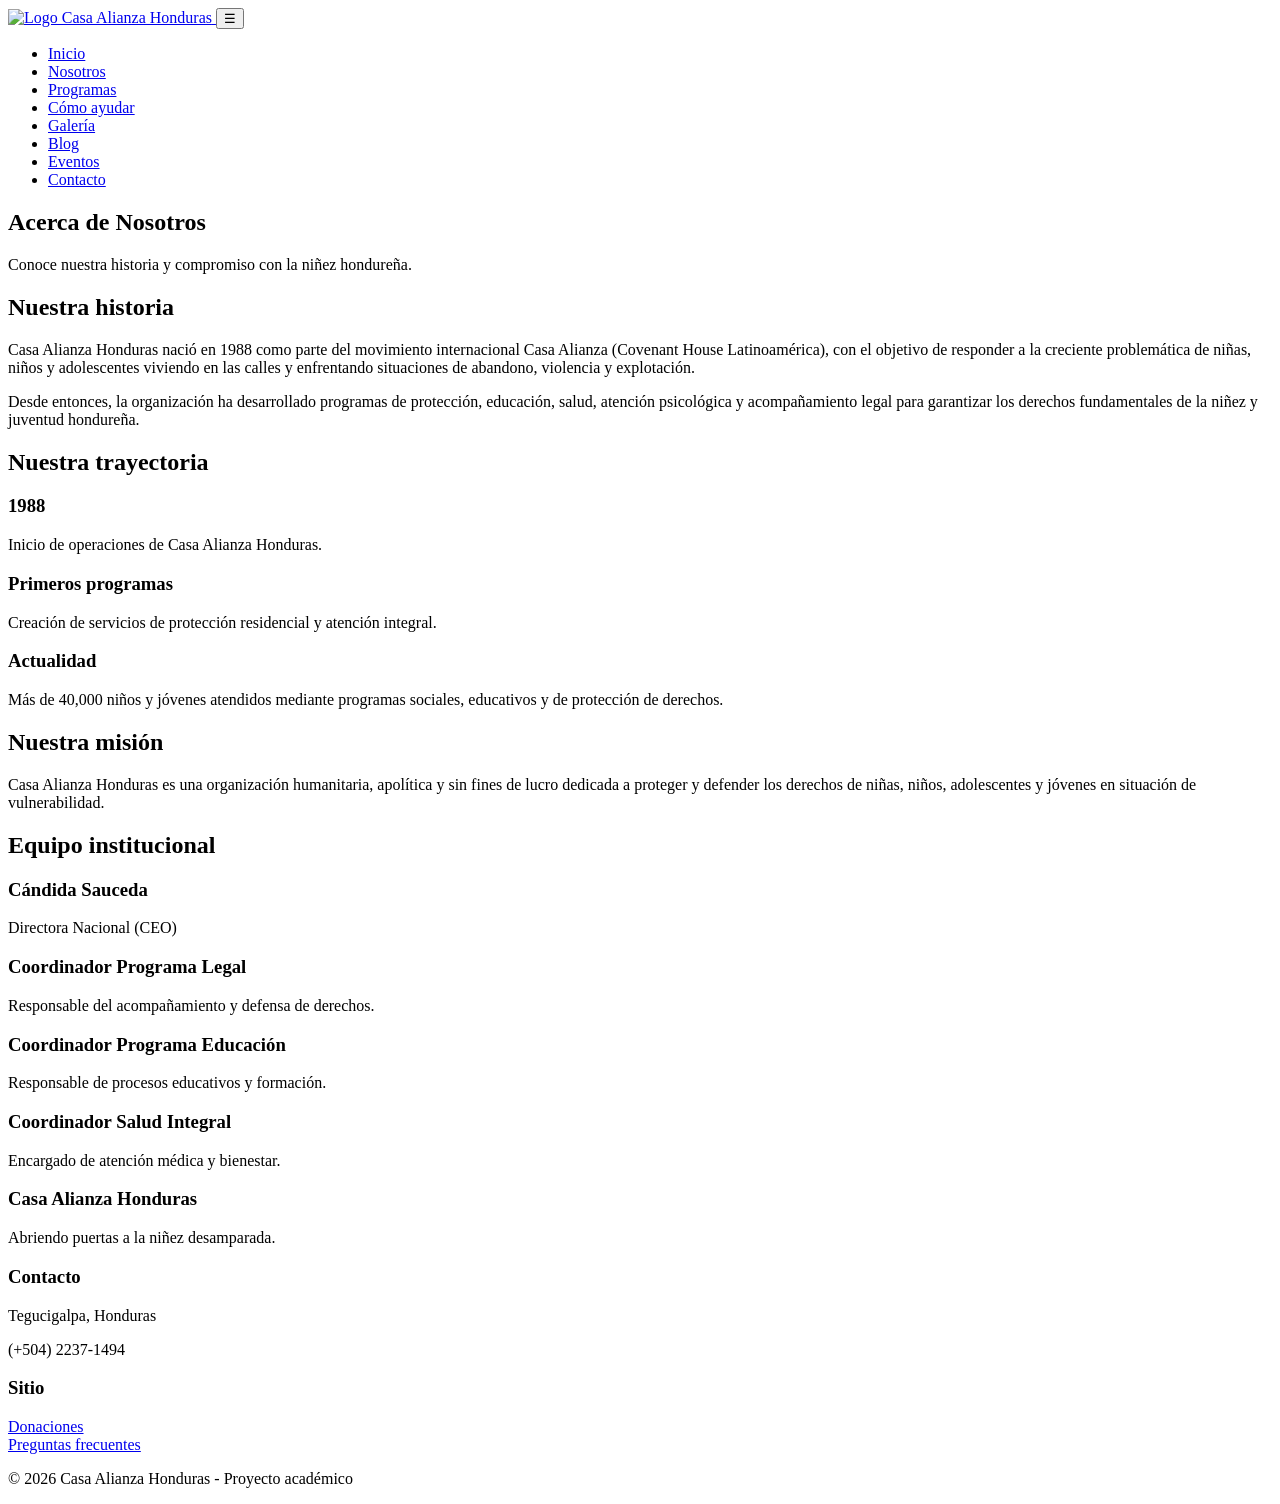
==== Proyecto Final/acerca.html @ 2f952888 "Add files via upload" ====
<!DOCTYPE html>
<html lang="es">

<head>

<meta charset="UTF-8">
<meta name="viewport" content="width=device-width, initial-scale=1.0">

<title>Acerca de Nosotros | Casa Alianza Honduras</title>

<meta name="description" content="Conoce la historia, misión y equipo de Casa Alianza Honduras, organización dedicada a la protección de la niñez y adolescencia.">

<link rel="stylesheet" href="css/style.css">
<link rel="stylesheet" href="css/responsive.css">
<link rel="stylesheet" href="css/animations.css">

</head>


<body>


<header class="header">

<div class="container nav-container">

<a href="index.html" class="logo">
<img src="img/logo.png" alt="Logo Casa Alianza Honduras">
</a>


<button class="menu-btn" id="menuBtn">
☰
</button>


<nav class="nav" id="navMenu">

<ul>

<li><a href="index.html">Inicio</a></li>

<li><a href="acerca.html">Nosotros</a></li>

<li><a href="programas.html">Programas</a></li>

<li><a href="ayudar.html">Cómo ayudar</a></li>

<li><a href="galeria.html">Galería</a></li>

<li><a href="blog.html">Blog</a></li>

<li><a href="eventos.html">Eventos</a></li>

<li><a href="contacto.html">Contacto</a></li>

</ul>

</nav>

</div>

</header>




<main>


<section class="page-banner">

<div class="container">

<h1>
Acerca de Nosotros
</h1>

<p>
Conoce nuestra historia y compromiso con la niñez hondureña.
</p>

</div>

</section>





<section class="container about-section">


<h2>
Nuestra historia
</h2>


<p>
Casa Alianza Honduras nació en 1988 como parte del movimiento internacional
Casa Alianza (Covenant House Latinoamérica), con el objetivo de responder
a la creciente problemática de niñas, niños y adolescentes viviendo en las calles
y enfrentando situaciones de abandono, violencia y explotación.
</p>


<p>
Desde entonces, la organización ha desarrollado programas de protección,
educación, salud, atención psicológica y acompañamiento legal para garantizar
los derechos fundamentales de la niñez y juventud hondureña.
</p>


</section>





<section class="timeline container">


<h2>
Nuestra trayectoria
</h2>



<div class="timeline-item">

<h3>
1988
</h3>

<p>
Inicio de operaciones de Casa Alianza Honduras.
</p>

</div>



<div class="timeline-item">

<h3>
Primeros programas
</h3>

<p>
Creación de servicios de protección residencial y atención integral.
</p>

</div>




<div class="timeline-item">

<h3>
Actualidad
</h3>

<p>
Más de 40,000 niños y jóvenes atendidos mediante programas sociales,
educativos y de protección de derechos.
</p>

</div>


</section>







<section class="mission container">


<h2>
Nuestra misión
</h2>


<p>
Casa Alianza Honduras es una organización humanitaria, apolítica y sin fines
de lucro dedicada a proteger y defender los derechos de niñas, niños,
adolescentes y jóvenes en situación de vulnerabilidad.
</p>


</section>







<section class="team container">


<h2>
Equipo institucional
</h2>


<div class="cards">


<article class="card">

<h3>
Cándida Sauceda
</h3>

<p>
Directora Nacional (CEO)
</p>

</article>




<article class="card">

<h3>
Coordinador Programa Legal
</h3>

<p>
Responsable del acompañamiento y defensa de derechos.
</p>

</article>





<article class="card">

<h3>
Coordinador Programa Educación
</h3>

<p>
Responsable de procesos educativos y formación.
</p>

</article>




<article class="card">

<h3>
Coordinador Salud Integral
</h3>

<p>
Encargado de atención médica y bienestar.
</p>

</article>


</div>


</section>



</main>






<footer class="footer">


<div class="container footer-grid">


<div>

<h3>
Casa Alianza Honduras
</h3>

<p>
Abriendo puertas a la niñez desamparada.
</p>

</div>


<div>

<h3>
Contacto
</h3>

<p>
Tegucigalpa, Honduras
</p>

<p>
(+504) 2237-1494
</p>

</div>


<div>

<h3>
Sitio
</h3>

<a href="donaciones.html">
Donaciones
</a>

<br>

<a href="faq.html">
Preguntas frecuentes
</a>

</div>


</div>


<p class="copyright">
© 2026 Casa Alianza Honduras - Proyecto académico
</p>


</footer>




<script src="js/menu.js"></script>


</body>

</html>
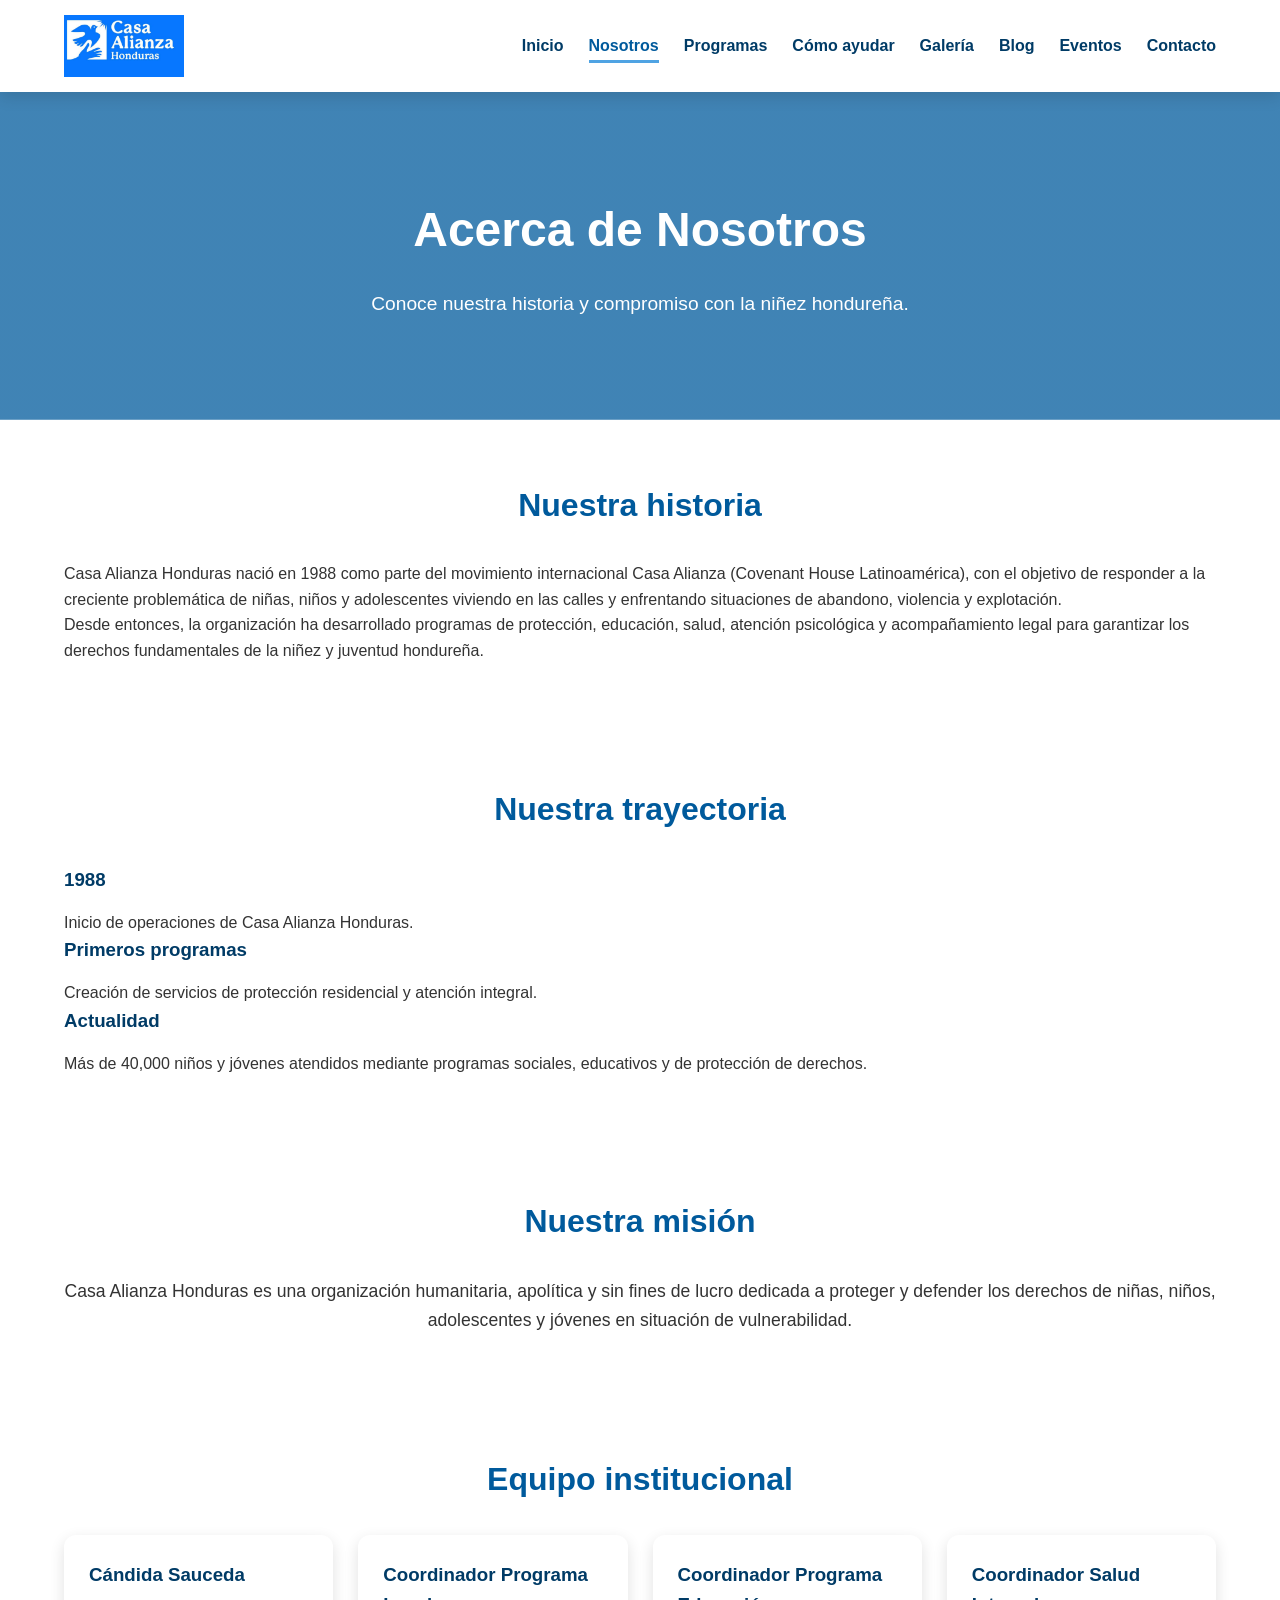
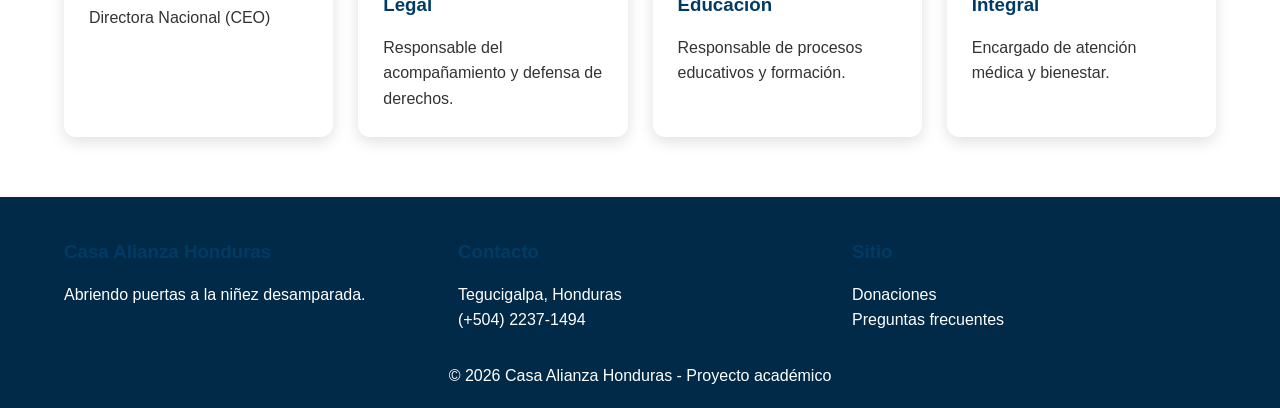
==== commit 5f3d84f2: "Actualizacion del proyecto" ====
--- a/Proyecto Final/acerca.html
+++ b/Proyecto Final/acerca.html
@@ -25,7 +25,7 @@
 <div class="container nav-container">
 
 <a href="index.html" class="logo">
-<img src="img/logo.png" alt="Logo Casa Alianza Honduras">
+<img src="img/logo.jpg" alt="Logo Casa Alianza Honduras">
 </a>
 
 
--- a/Proyecto Final/css/style.css
+++ b/Proyecto Final/css/style.css
@@ -0,0 +1,1036 @@
+:root{
+
+--azul:#005A9C;
+--celeste:#4FA3E3;
+--blanco:#ffffff;
+--gris:#F4F6F8;
+--texto:#333333;
+--oscuro:#003B66;
+
+--sombra:
+0 5px 15px rgba(0,0,0,.12);
+
+--radio:12px;
+
+}
+
+
+*{
+
+margin:0;
+padding:0;
+box-sizing:border-box;
+
+}
+
+
+
+html{
+
+scroll-behavior:smooth;
+
+}
+
+
+
+body{
+
+font-family:
+"Segoe UI",
+Arial,
+sans-serif;
+
+color:var(--texto);
+
+background:white;
+
+line-height:1.6;
+
+}
+
+
+
+img{
+
+max-width:100%;
+
+display:block;
+
+}
+
+
+
+a{
+
+text-decoration:none;
+
+color:inherit;
+
+}
+
+
+
+ul{
+
+list-style:none;
+
+}
+
+
+
+
+
+.container{
+
+width:90%;
+
+max-width:1200px;
+
+margin:auto;
+
+}
+
+
+
+
+
+
+/* HEADER */
+
+
+.header{
+
+background:white;
+
+box-shadow:var(--sombra);
+
+position:sticky;
+
+top:0;
+
+z-index:1000;
+
+}
+
+
+
+.nav-container{
+
+display:flex;
+
+justify-content:space-between;
+
+align-items:center;
+
+padding:15px 0;
+
+}
+
+
+
+.logo img{
+
+width:120px;
+
+}
+
+
+
+
+
+.nav ul{
+
+display:flex;
+
+gap:25px;
+
+}
+
+
+
+.nav a{
+
+font-weight:600;
+
+color:var(--oscuro);
+
+transition:.3s;
+
+}
+
+.nav a.active{
+
+color:var(--azul);
+
+border-bottom:3px solid var(--celeste);
+
+padding-bottom:6px;
+
+}
+
+
+.nav a:hover{
+
+color:var(--celeste);
+
+border-bottom:3px solid var(--celeste);
+
+padding-bottom:6px;
+
+}
+
+
+
+
+.menu-btn{
+
+display:none;
+
+background:none;
+
+border:none;
+
+font-size:30px;
+
+color:var(--azul);
+
+cursor:pointer;
+
+}
+
+
+
+
+
+
+
+/* BANNER */
+
+
+.hero,
+.page-banner{
+
+
+background:
+linear-gradient(
+rgba(0,90,156,.75),
+rgba(0,90,156,.75)
+),
+url("../img/hero.jpg");
+
+background-size:cover;
+
+background-position:center;
+
+color:white;
+
+text-align:center;
+
+padding:100px 20px;
+
+
+}
+
+
+
+.hero h1,
+.page-banner h1{
+
+font-size:3rem;
+
+margin-bottom:20px;
+
+}
+
+
+
+.hero p,
+.page-banner p{
+
+font-size:1.2rem;
+
+max-width:800px;
+
+margin:auto;
+
+}
+
+
+
+
+
+
+
+.btn{
+
+display:inline-block;
+
+background:var(--azul);
+
+color:white;
+
+padding:12px 25px;
+
+border-radius:30px;
+
+margin-top:20px;
+
+transition:.3s;
+
+}
+
+
+
+.btn:hover{
+
+background:var(--celeste);
+
+transform:translateY(-3px);
+
+}
+
+
+
+
+
+
+
+
+/* TITULOS */
+
+
+section{
+
+padding:60px 0;
+
+}
+
+
+
+h2{
+
+text-align:center;
+
+color:var(--azul);
+
+font-size:2rem;
+
+margin-bottom:30px;
+
+}
+
+
+
+h3{
+
+color:var(--oscuro);
+
+margin-bottom:15px;
+
+}
+
+
+
+
+
+
+
+/* TARJETAS */
+
+
+.cards{
+
+display:grid;
+
+grid-template-columns:
+
+repeat(auto-fit,minmax(250px,1fr));
+
+gap:25px;
+
+}
+
+
+
+.card{
+
+background:white;
+
+padding:25px;
+
+border-radius:var(--radio);
+
+box-shadow:var(--sombra);
+
+transition:.3s;
+
+}
+
+
+
+.card:hover{
+
+transform:translateY(-8px);
+
+}
+
+
+
+
+
+.card img{
+
+width:100%;
+height:220px;
+object-fit:cover;
+
+border-radius:10px;
+
+margin-bottom:15px;
+
+}
+
+/* ARTÍCULOS DEL BLOG */
+
+.article-content{
+
+    background:white;
+
+    padding:30px;
+
+    border-radius:12px;
+
+    box-shadow:var(--sombra);
+
+}
+
+.article-content{
+
+    max-width:1400px;
+
+    margin:40px auto;
+
+    background:white;
+
+    padding:35px;
+
+    border-radius:12px;
+
+    box-shadow:var(--sombra);
+
+}
+
+.article-content h2{
+
+    text-align:left;
+
+    margin-bottom:20px;
+
+}
+
+.article-content p{
+
+    margin-bottom:20px;
+
+    text-align:justify;
+
+}
+
+.article-content img{
+    width: 100%;
+    max-width: 900px;
+    height: 400px;
+    object-fit: cover;
+    display: block;
+    margin: 20px auto;
+    border-radius: 10px;
+}
+
+
+
+/* MISION */
+
+
+.mission{
+
+text-align:center;
+
+font-size:1.1rem;
+
+}
+
+
+
+
+
+/* ESTADISTICAS */
+
+
+.stats{
+
+background:var(--azul);
+
+color:white;
+
+}
+
+
+
+.stats-grid{
+
+display:grid;
+
+grid-template-columns:
+repeat(auto-fit,minmax(200px,1fr));
+
+gap:25px;
+
+text-align:center;
+
+}
+
+
+
+.stat-card h3{
+
+font-size:2.5rem;
+
+color:white;
+
+}
+
+
+
+
+
+
+
+/* LLAMADO ACCION */
+
+
+.call-action{
+
+background:var(--celeste);
+
+color:white;
+
+text-align:center;
+
+}
+
+
+
+.call-action h2{
+
+color:white;
+
+}
+
+
+
+
+
+
+
+/* FOOTER */
+
+
+.footer{
+
+background:#002A47;
+
+color:white;
+
+padding:40px 0 20px;
+
+}
+
+
+
+.footer-grid{
+
+display:grid;
+
+grid-template-columns:
+repeat(auto-fit,minmax(220px,1fr));
+
+gap:30px;
+
+}
+
+
+
+.footer a:hover{
+
+color:var(--celeste);
+
+}
+
+
+
+.copyright{
+
+text-align:center;
+
+margin-top:30px;
+
+}
+
+
+
+
+
+
+
+/* FORMULARIOS */
+
+
+.formulario,
+#contactForm,
+#donationForm{
+
+
+max-width:700px;
+
+margin:auto;
+
+}
+
+
+
+.form-group{
+
+margin-bottom:20px;
+
+}
+
+
+
+label{
+
+display:block;
+
+font-weight:bold;
+
+margin-bottom:8px;
+
+}
+
+
+
+input,
+textarea,
+select{
+
+
+width:100%;
+
+padding:12px;
+
+border:1px solid #ccc;
+
+border-radius:8px;
+
+font-size:1rem;
+
+}
+
+
+
+textarea{
+
+resize:none;
+
+}
+
+
+
+
+
+.success{
+
+color:green;
+
+margin-top:15px;
+
+}
+
+
+
+.error{
+
+color:red;
+
+margin-top:15px;
+
+}
+
+
+
+
+
+
+
+/* EVENTOS */
+
+
+.event-controls{
+
+display:flex;
+
+gap:15px;
+
+justify-content:center;
+
+margin-bottom:30px;
+
+}
+
+
+
+.event-card{
+
+display:flex;
+
+gap:25px;
+
+padding:25px;
+
+background:white;
+
+box-shadow:var(--sombra);
+
+border-radius:12px;
+
+margin-bottom:20px;
+
+}
+
+
+
+.event-date{
+
+background:var(--azul);
+
+color:white;
+
+padding:15px;
+
+border-radius:10px;
+
+text-align:center;
+
+font-weight:bold;
+
+}
+
+
+
+.event-date span{
+
+font-size:2rem;
+
+display:block;
+
+}
+
+
+
+
+
+
+
+
+/* GALERIA */
+
+
+.gallery-buttons{
+
+text-align:center;
+
+margin-bottom:30px;
+
+}
+
+
+
+.gallery-filter{
+
+padding:10px 20px;
+
+border:none;
+
+background:var(--azul);
+
+color:white;
+
+border-radius:20px;
+
+cursor:pointer;
+
+margin:5px;
+
+}
+
+
+
+.gallery-grid{
+
+display:grid;
+
+grid-template-columns:
+
+repeat(auto-fit,minmax(250px,1fr));
+
+gap:20px;
+
+}
+
+
+
+.gallery-item{
+
+cursor:pointer;
+
+}
+
+
+
+.gallery-item img{
+
+height:220px;
+
+width:100%;
+
+object-fit:cover;
+
+border-radius:10px;
+
+}
+
+
+
+
+
+
+
+/* LIGHTBOX */
+
+
+.lightbox{
+
+position:fixed;
+
+inset:0;
+
+background:rgba(0,0,0,.85);
+
+display:none;
+
+align-items:center;
+
+justify-content:center;
+
+z-index:2000;
+
+}
+
+
+
+.lightbox img{
+
+max-width:90%;
+
+max-height:80%;
+
+}
+
+
+
+.lightbox.show{
+
+display:flex;
+
+}
+
+
+
+.close-lightbox{
+
+position:absolute;
+
+top:30px;
+
+right:40px;
+
+color:white;
+
+font-size:45px;
+
+cursor:pointer;
+
+}
+
+
+
+
+
+
+
+/* FAQ */
+
+
+.faq-item{
+
+margin-bottom:15px;
+
+border-radius:10px;
+
+box-shadow:var(--sombra);
+
+overflow:hidden;
+
+}
+
+
+
+.faq-question{
+
+width:100%;
+
+padding:20px;
+
+border:none;
+
+background:white;
+
+text-align:left;
+
+font-size:1rem;
+
+font-weight:bold;
+
+display:flex;
+
+justify-content:space-between;
+
+cursor:pointer;
+
+}
+
+
+
+.faq-answer{
+
+max-height:0;
+
+overflow:hidden;
+
+transition:.4s;
+
+background:#f5f5f5;
+
+}
+
+
+
+.faq-answer p{
+
+padding:20px;
+
+}
+
+
+
+
+
+
+.hidden{
+
+display:none;
+
+}
+
+
+
+
+
+
+/* WHATSAPP */
+
+
+.whatsapp-button{
+
+position:fixed;
+
+right:25px;
+
+bottom:25px;
+
+background:#25D366;
+
+color:white;
+
+padding:15px 20px;
+
+border-radius:50px;
+
+z-index:999;
+
+}
+
+/* BOTÓN VOLVER ARRIBA */
+
+
+.top-button{
+
+position:fixed;
+
+right:25px;
+
+bottom:90px;
+
+width:45px;
+
+height:45px;
+
+border-radius:50%;
+
+border:none;
+
+background:var(--azul);
+
+color:white;
+
+font-size:25px;
+
+cursor:pointer;
+
+opacity:0;
+
+visibility:hidden;
+
+transition:.3s;
+
+z-index:1000;
+
+}
+
+
+
+.top-button.show{
+
+opacity:1;
+
+visibility:visible;
+
+}
+
+
+
+.top-button:hover{
+
+background:var(--celeste);
+
+}
+
--- a/Proyecto Final/css/animations.css
+++ b/Proyecto Final/css/animations.css
@@ -0,0 +1,41 @@
+
+@keyframes aparecer{
+
+
+from{
+
+opacity:0;
+
+transform:translateY(30px);
+
+}
+
+
+to{
+
+opacity:1;
+
+transform:translateY(0);
+
+}
+
+
+}
+
+
+
+.card,
+.event-card,
+.gallery-item{
+
+animation:aparecer .6s ease;
+
+}
+
+
+
+.btn{
+
+animation:aparecer .8s ease;
+
+}
